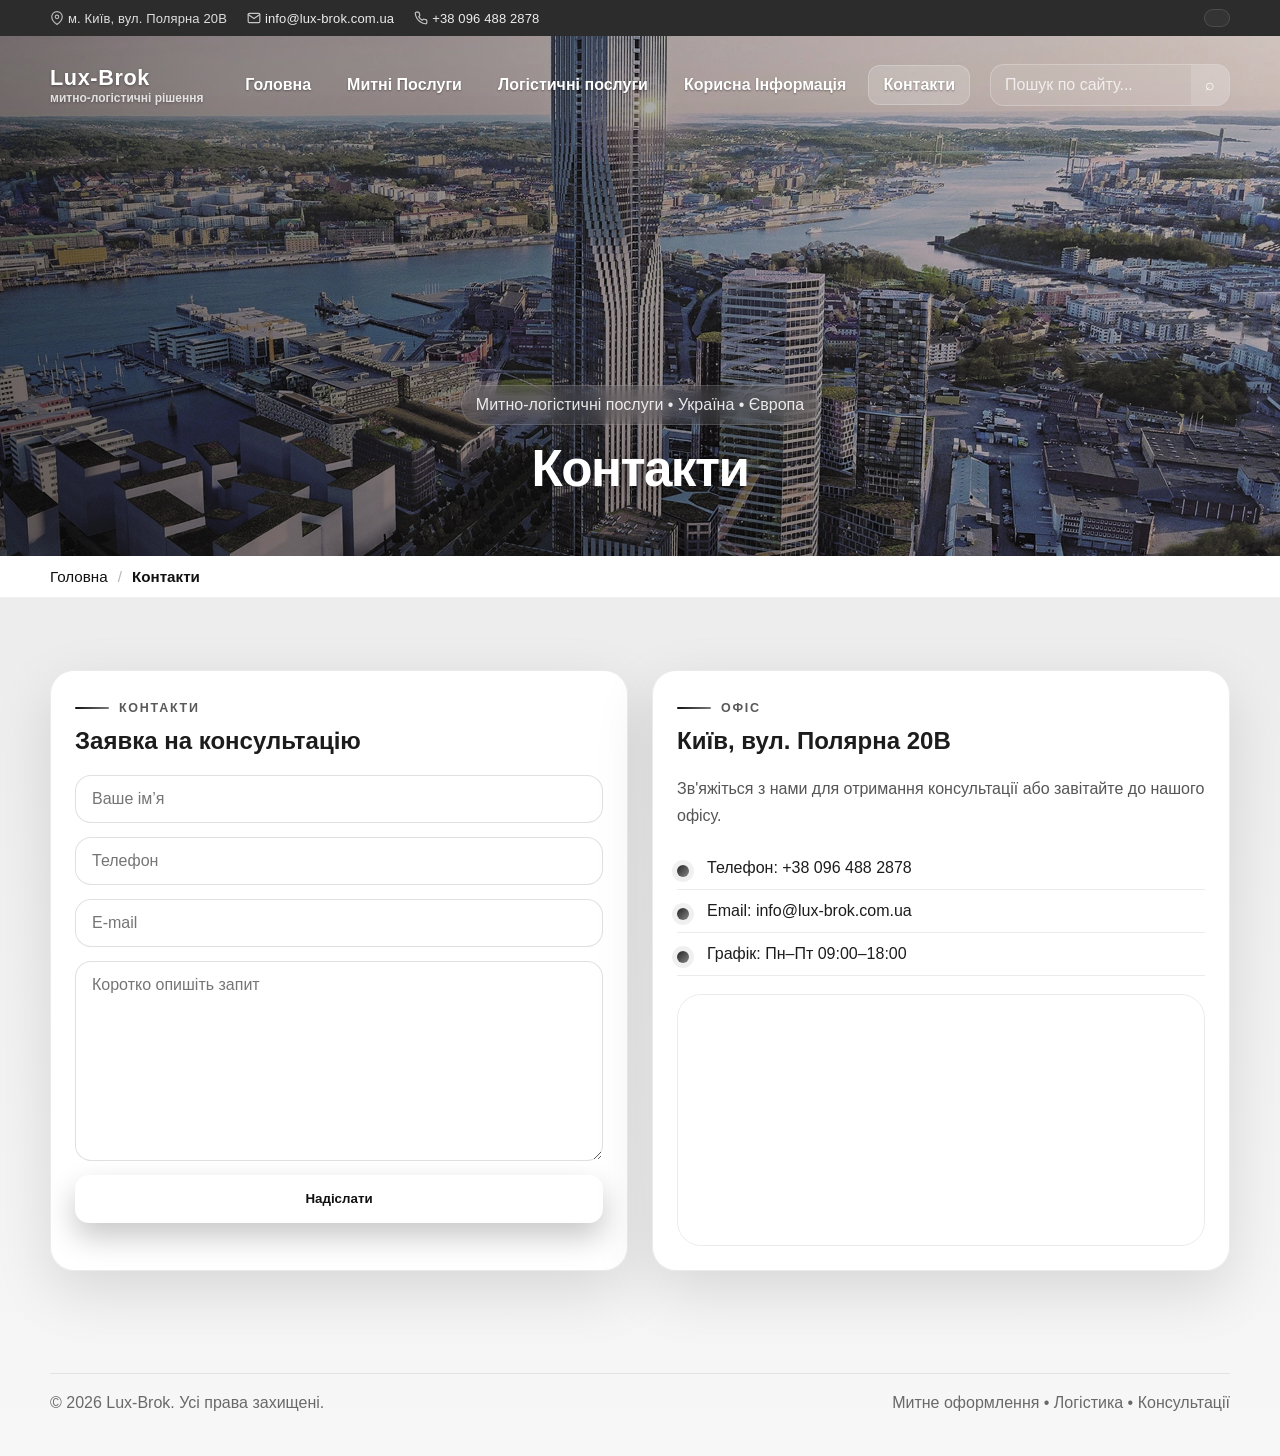
==== contacts.html @ b7ca9f8e "1" ====
<!doctype html>
<html lang="uk">
<head>
  <meta charset="utf-8">
  <meta name="viewport" content="width=device-width, initial-scale=1">
  <title>Lux-Brok — Контакти</title>
  <link rel="stylesheet" href="styles.css">
</head>
<body class="no-scroll">
  <a href="#maincontent" class="skip-link">Перейти до вмісту</a>
  <div class="loader" aria-hidden="true">
    <div class="loader-wrap">
      <div class="loader-ring"></div>
      <div>
        <div style="font-size:1.15rem;font-weight:800;letter-spacing:.06em;">LUX-BROK</div>
        <div style="margin-top:6px;color:rgba(255,255,255,.74)">Завантаження сторінки</div>
      </div>
      <div class="loader-dots" aria-hidden="true"><span></span><span></span><span></span></div>
    </div>
  </div>

  <div class="topbar">
    <div class="container inner">
      <div class="meta">
        <span><svg width="14" height="14" fill="none" stroke="currentColor" stroke-width="2" viewBox="0 0 24 24" stroke-linecap="round" stroke-linejoin="round" style="vertical-align:-2px; margin-right:4px;"><path d="M21 10c0 7-9 13-9 13s-9-6-9-13a9 9 0 0 1 18 0z"></path><circle cx="12" cy="10" r="3"></circle></svg>м. Київ, вул. Полярна 20В</span>
        <a href="mailto:info@lux-brok.com.ua"><svg width="14" height="14" fill="none" stroke="currentColor" stroke-width="2" viewBox="0 0 24 24" stroke-linecap="round" stroke-linejoin="round" style="vertical-align:-2px; margin-right:4px;"><path d="M4 4h16c1.1 0 2 .9 2 2v12c0 1.1-.9 2-2 2H4c-1.1 0-2-.9-2-2V6c0-1.1.9-2 2-2z"></path><polyline points="22,6 12,13 2,6"></polyline></svg>info@lux-brok.com.ua</a>
        <a href="tel:+380964882878"><svg width="14" height="14" fill="none" stroke="currentColor" stroke-width="2" viewBox="0 0 24 24" stroke-linecap="round" stroke-linejoin="round" style="vertical-align:-2px; margin-right:4px;"><path d="M22 16.92v3a2 2 0 0 1-2.18 2 19.79 19.79 0 0 1-8.63-3.07 19.5 19.5 0 0 1-6-6 19.79 19.79 0 0 1-3.07-8.67A2 2 0 0 1 4.11 2h3a2 2 0 0 1 2 1.72 12.84 12.84 0 0 0 .7 2.81 2 2 0 0 1-.45 2.11L8.09 9.91a16 16 0 0 0 6 6l1.27-1.27a2 2 0 0 1 2.11-.45 12.84 12.84 0 0 0 2.81.7A2 2 0 0 1 22 16.92z"></path></svg>+38 096 488 2878</a>
      </div>
      <div class="badge"></div>
    </div>
  </div>

  <header class="site-header">
    <div class="menu-overlay"></div>
    <div class="container nav">
      <a class="brand" href="index.html">
        <span>
          Lux-Brok
          <small>митно-логістичні рішення</small>
        </span>
      </a>

      <div class="mobile-controls">
        <button class="menu-toggle" aria-label="Меню">☰</button>
      </div>

      <nav class="nav-links" aria-label="Головна навігація">
        <button class="menu-close" aria-label="Закрити меню">✕</button>
        
        <div class="search-shell">
          <form class="search-form" role="search" data-site-search aria-label="Пошук по сайту">
            <input data-search-input type="search" placeholder="Пошук по сайту..." aria-label="Пошук по сайту">
            <button type="submit" aria-label="Шукати">⌕</button>
          </form>
          <div class="search-results" data-search-results></div>
        </div>

        <a class="" href="index.html">Головна</a>
        <a class="" href="customs.html">Митні Послуги</a>
        <a class="" href="logistics.html">Логістичні послуги</a>
        <a class="" href="info.html">Корисна Інформація</a>
        <a class="active" href="contacts.html">Контакти</a>

        <div class="mobile-menu-contacts">
          <div class="contact-item">
            <svg width="16" height="16" fill="none" stroke="currentColor" stroke-width="2" viewBox="0 0 24 24"><path d="M21 10c0 7-9 13-9 13s-9-6-9-13a9 9 0 0 1 18 0z"></path><circle cx="12" cy="10" r="3"></circle></svg>
            <span>м. Київ, вул. Полярна 20В</span>
          </div>
          <a href="mailto:info@lux-brok.com.ua" class="contact-item">
            <svg width="16" height="16" fill="none" stroke="currentColor" stroke-width="2" viewBox="0 0 24 24"><path d="M4 4h16c1.1 0 2 .9 2 2v12c0 1.1-.9 2-2 2H4c-1.1 0-2-.9-2-2V6c0-1.1.9-2 2-2z"></path><polyline points="22,6 12,13 2,6"></polyline></svg>
            <span>info@lux-brok.com.ua</span>
          </a>
          <a href="tel:+380964882878" class="contact-item">
            <svg width="16" height="16" fill="none" stroke="currentColor" stroke-width="2" viewBox="0 0 24 24"><path d="M22 16.92v3a2 2 0 0 1-2.18 2 19.79 19.79 0 0 1-8.63-3.07 19.5 19.5 0 0 1-6-6 19.79 19.79 0 0 1-3.07-8.67A2 2 0 0 1 4.11 2h3a2 2 0 0 1 2 1.72 12.84 12.84 0 0 0 .7 2.81 2 2 0 0 1-.45 2.11L8.09 9.91a16 16 0 0 0 6 6l1.27-1.27a2 2 0 0 1 2.11-.45 12.84 12.84 0 0 0 2.81.7A2 2 0 0 1 22 16.92z"></path></svg>
            <span>+38 096 488 2878</span>
          </a>
        </div>
      </nav>
    </div>
  </header>

  <main id="maincontent">
    <section class="hero" style="--bg-image: url('images/hero-contacts.jpg');">
      <div class="container hero-inner">
        <div class="hero-copy reveal">
          <div class="hero-tag">Митно‑логістичні послуги • Україна • Європа</div>
          <h1>Контакти</h1>
        </div>
      </div>
    </section>
    
    <div class="breadcrumbs">
      <div class="container inner">
        <nav aria-label="Breadcrumb">
          <ol>
            <li><a href="index.html">Головна</a></li><li><span aria-current="page">Контакти</span></li>
          </ol>
        </nav>
      </div>
    </div>
    
    <section class="section">
      <div class="container grid-2">
        <div class="card pad reveal">
          <div class="kicker">Контакти</div>
          <h2>Заявка на консультацію</h2>
          <form class="form" action="https://formspree.io/f/xaqabrvq" method="POST">
            <input type="text" name="name" placeholder="Ваше ім’я" aria-label="Ваше ім’я" required>
            <input type="tel" name="phone" placeholder="Телефон" aria-label="Телефон" required>
            <input type="email" name="email" placeholder="E-mail" aria-label="E-mail" required>
            <textarea name="message" placeholder="Коротко опишіть запит" aria-label="Коротко опишіть запит" required></textarea>
            <button class="btn primary" type="submit">Надіслати</button>
          </form>
        </div>

        <div class="card pad reveal">
          <div class="kicker">Офіс</div>
          <h2>Київ, вул. Полярна 20В</h2>
          <p>Зв'яжіться з нами для отримання консультації або завітайте до нашого офісу.</p>
          <ul class="list">
            <li><a href="tel:+380964882878" style="color:inherit; text-decoration:none;">Телефон: +38 096 488 2878</a></li>
            <li><a href="mailto:info@lux-brok.com.ua" style="color:inherit; text-decoration:none;">Email: info@lux-brok.com.ua</a></li>
            <li>Графік: Пн–Пт 09:00–18:00</li>
          </ul>
          <div class="map-wrap reveal" style="margin-top:18px; border-radius: 24px; overflow: hidden; border: 1px solid rgba(0,0,0,.08); line-height: 0;">
            <iframe src="https://www.google.com/maps/embed?pb=!1m18!1m12!1m3!1d2167.0837963402964!2d30.473844481822585!3d50.51870316574544!2m3!1f0!2f0!3f0!3m2!1i1024!2i768!4f13.1!3m3!1m2!1s0x40d4d26420e2d649%3A0xc237391ff7987772!2z0LLRg9C70LjRhtGPINCf0L7Qu9GP0YDQvdCwLCAyMCwg0JrQuNGX0LIsINCj0LrRgNCw0ZfQvdCwLCAwMjAwMA!5e0!3m2!1suk!2ses!4v1776701696619!5m2!1suk!2ses" width="100%" height="250" style="border:0;" allowfullscreen="" loading="lazy" referrerpolicy="no-referrer-when-downgrade"></iframe>
          </div>
        </div>
      </div>
    </section>

  </main>

  <footer class="footer">
    <div class="container inner">
      <div>© <span data-year></span> Lux-Brok. Усі права захищені.</div>
      <div>Митне оформлення • Логістика • Консультації</div>
    </div>
  </footer>
  <script src="script.js"></script>
</body>
</html>
---- styles.css ----
:root{
  --bg:#f1f1f1;
  --bg2:#e7e7e7;
  --surface:rgba(255,255,255,.96);
  --surface-2:rgba(20,20,20,.55);
  --text:#1c1c1c;
  --muted:#6d6d6d;
  --line:rgba(255,255,255,.14);
  --line-dark:rgba(0,0,0,.08);
  --white:#ffffff;
  --black:#111111;
  --gray:#2b2b2b;
  --gray-2:#444444;
  --shadow:0 20px 60px rgba(0,0,0,.12);
  --radius:24px;
  --max:1180px;
}

*{box-sizing:border-box}
html{scroll-behavior:smooth}
body{
  margin:0;
  font-family:Arial,Helvetica,sans-serif;
  color:var(--text);
  background:linear-gradient(180deg,#f6f6f6, #ececec 38%, #f7f7f7 100%);
}
body.no-scroll{overflow:auto}
a{text-decoration:none;color:inherit}
img{max-width:100%;display:block}

.container{
  width:min(var(--max), calc(100% - 32px));
  margin-inline:auto;
}

.skip-link{
  position:absolute;
  left:-999px;
  top:10px;
  background:#fff;
  color:#000;
  padding:10px 14px;
  border-radius:10px;
  z-index:9999;
}
.skip-link:focus{left:12px}

.topbar{
  background:#2c2c2c;
  color:#ededed;
  font-size:13px;
  letter-spacing:.01em;
}
.topbar .inner{
  display:flex;
  justify-content:space-between;
  gap:16px;
  align-items:center;
  padding:9px 0;
  flex-wrap:wrap;
}
.topbar .meta{
  display:flex;
  gap:20px;
  flex-wrap:wrap;
  align-items:center;
}
.topbar .meta span{opacity:.92}
.topbar .meta strong{color:#fff}

.topbar .meta a {
  color: inherit;
  text-decoration: none;
  transition: opacity 0.2s ease;
  display: inline-flex;
  align-items: center;
}
.topbar .meta a:hover {
  opacity: 0.7;
}
.topbar .meta svg {
  opacity: 0.8;
}

.badge{
  display:inline-flex;
  align-items:center;
  gap:8px;
  padding:8px 12px;
  border:1px solid rgba(255,255,255,.12);
  border-radius:999px;
  background:rgba(255,255,255,.04);
}

header.site-header{
  position:absolute;
  top:44px;
  left:0;
  width:100%;
  z-index:30;
}
.nav{
  display:flex;
  align-items:center;
  gap:20px;
  padding:20px 0;
  justify-content: space-between;
}
.brand{
  display:flex;
  align-items:center;
  gap:12px;
  color:#fff;
  font-weight:800;
  letter-spacing:.03em;
  text-shadow:0 1px 3px rgba(0,0,0,.35);
  font-size: 1.35rem;
}
.brand small{
  display:block;
  font-weight:600;
  opacity:.78;
  letter-spacing:0;
  font-size: 0.75rem;
}

.nav-links{
  display:flex;
  gap:8px;
  align-items:center;
  margin-left: auto;
}
.nav-links > a{
  order: 1;
  color:#fff;
  font-weight:700;
  padding:10px 14px;
  border-radius:12px;
  transition:transform .2s ease, background .2s ease, color .2s ease;
  text-shadow:0 1px 2px rgba(0,0,0,.35);
  white-space: nowrap;
}
.nav-links > a:hover{
  background:transparent;
  color:#c7c7c7;
  transform:translateY(-1px);
}
.nav-links > a.active{
  background:rgba(255,255,255,.18);
  border:1px solid rgba(255,255,255,.22);
  color:#fff;
}

.mobile-controls, .menu-close, .menu-overlay, .mobile-menu-contacts { 
  display: none; 
}

/* Десктопний пошук */
.search-shell{
  position:relative;
  order: 2;
  margin-left: 12px;
}
.search-form{
  display:flex;
  align-items:center;
  background:rgba(255,255,255,.10);
  border:1px solid rgba(255,255,255,.24);
  border-radius:14px;
  overflow:hidden;
  backdrop-filter: blur(12px);
}
.search-form input{
  width:200px;
  padding:11px 14px;
  border:0;
  outline:none;
  background:transparent;
  color:#fff;
  font:inherit;
}
.search-form input::placeholder{color:rgba(255,255,255,.75)}
.search-form button{
  border:0;
  background:rgba(255,255,255,.14);
  color:#fff;
  padding:11px 14px;
  cursor:pointer;
  font-size:16px;
}
.search-results{
  position:absolute;
  right:0;
  top:calc(100% + 8px);
  width:min(360px, 86vw);
  background:rgba(18,18,18,.96);
  border:1px solid rgba(255,255,255,.10);
  border-radius:16px;
  box-shadow:var(--shadow);
  overflow:hidden;
  display:none;
}
.search-results a{
  display:block;
  padding:12px 14px;
  color:#fff;
  border-bottom:1px solid rgba(255,255,255,.08);
}
.search-results a span{
  display:block;
  color:rgba(255,255,255,.72);
  font-size:12px;
  margin-top:2px;
}
.search-results a:hover{background:rgba(255,255,255,.08)}


.hero{
  position:relative;
  min-height:520px;
  overflow:hidden;
  color:#fff;
  --bg-image: url("images/hero.png");
  background:
    linear-gradient(90deg, rgba(0,0,0,.45) 0%, rgba(0,0,0,.20) 55%, rgba(0,0,0,.05) 100%),
    var(--bg-image) center/cover no-repeat;
}
.hero::before{
  content:"";
  position:absolute; inset:0;
  background:
    linear-gradient(180deg, rgba(0,0,0,.12), rgba(0,0,0,.26)),
    radial-gradient(circle at 18% 18%, rgba(255,255,255,.08), transparent 18%),
    radial-gradient(circle at 72% 24%, rgba(255,255,255,.08), transparent 16%);
}
.hero.no-overlay {
  background: var(--bg-image) center/cover no-repeat;
}
.hero.no-overlay::before {
  display: none;
}

.hero-inner{
  position:relative;
  min-height:520px;
  display:grid;
  align-items:end;
  padding:86px 0 46px;
}
.hero-copy{
  max-width:840px;
  padding-top:84px;
  margin:0 auto;
  text-align:center;
  display:flex;
  flex-direction:column;
  align-items:center;
}
.hero-tag{
  display:inline-flex;
  align-items:center;
  gap:10px;
  color:rgba(255,255,255,.88);
  background:rgba(255,255,255,.07);
  border:1px solid rgba(255,255,255,.14);
  border-radius:999px;
  padding:10px 14px;
  backdrop-filter: blur(10px);
  margin-bottom:18px;
}
.hero h1{
  margin:0 0 14px;
  font-size:clamp(2rem, 4vw, 4.1rem);
  line-height:1.03;
  letter-spacing:-.03em;
  text-shadow:0 2px 20px rgba(0,0,0,.35);
}
.hero-actions{
  display:flex;
  gap:12px;
  flex-wrap:wrap;
  margin-top:26px;
  justify-content:center;
}
.btn{
  display:inline-flex;
  align-items:center;
  justify-content:center;
  min-height:48px;
  padding:0 18px;
  border-radius:14px;
  font-weight:800;
  border:1px solid rgba(255,255,255,.18);
  transition:transform .2s ease, background .2s ease, box-shadow .2s ease, opacity .2s ease;
}
.btn:hover{transform:translateY(-2px)}
.btn.primary{background:#fff;color:#111;box-shadow:0 14px 30px rgba(0,0,0,.22)}
.btn.ghost{background:rgba(255,255,255,.08);color:#fff}

.breadcrumbs{
  background:#fff;
  border-bottom:1px solid rgba(0,0,0,.06);
}
.breadcrumbs .inner{
  padding:12px 0;
}
.breadcrumbs ol{
  list-style:none;
  display:flex;
  flex-wrap:wrap;
  gap:10px;
  padding:0;
  margin:0;
  color:#7a7a7a;
  font-size:.95rem;
}
.breadcrumbs li{display:flex;align-items:center;gap:10px}
.breadcrumbs li+li::before{
  content:"/";
  color:#b6b6b6;
}
.breadcrumbs a{color:#111}
.breadcrumbs [aria-current="page"]{color:#111;font-weight:700}

.section{
  padding:72px 0;
}
.section.alt{
  background:linear-gradient(180deg, rgba(255,255,255,.72), rgba(245,245,245,.68));
  border-top:1px solid rgba(0,0,0,.05);
  border-bottom:1px solid rgba(0,0,0,.05);
}
.section-head{
  display:flex;
  justify-content:space-between;
  gap:18px;
  align-items:flex-end;
  margin-bottom:26px;
}
.section-head h2{
  margin:0;
  font-size:clamp(1.6rem, 2vw, 2.2rem);
  letter-spacing:-.02em;
}
.section-head p{
  margin:0;
  max-width:64ch;
  color:var(--muted);
  line-height:1.7;
}
.kicker{
  display:inline-flex;
  align-items:center;
  gap:10px;
  color:#595959;
  font-size:.78rem;
  font-weight:800;
  text-transform:uppercase;
  letter-spacing:.14em;
  margin-bottom:12px;
}
.kicker::before{
  content:"";
  width:34px;
  height:2px;
  background:linear-gradient(90deg, #111, #7a7a7a);
  border-radius:99px;
}

.grid-2{display:grid;grid-template-columns:1fr 1fr;gap:24px}
.grid-3{display:grid;grid-template-columns:repeat(3,1fr);gap:18px}

.card{
  background:var(--surface);
  border:1px solid rgba(0,0,0,.08);
  border-radius:var(--radius);
  box-shadow:var(--shadow);
  overflow:hidden;
}
.card.pad{padding:24px}
.card h3,.card h2{margin-top:0}
.card p{line-height:1.7;color:#555}

a.card {
  display: block;
  text-decoration: none;
  color: inherit;
  cursor: pointer;
  transition: transform 0.2s ease, box-shadow 0.2s ease;
}
a.card:hover {
  transform: translateY(-4px);
  box-shadow: 0 24px 64px rgba(0,0,0,.16);
}

.feature{
  display:flex;
  gap:16px;
  align-items:flex-start;
}
.icon{
  width:48px;
  height:48px;
  border-radius:16px;
  display:grid;
  place-items:center;
  background:linear-gradient(135deg, #f7f7f7, #e8e8e8);
  border:1px solid rgba(0,0,0,.07);
  font-size:1.25rem;
  flex:0 0 auto;
}
.feature h3{margin:0 0 8px}
.feature p{margin:0}

.image-panel{
  position:relative;
  min-height:370px;
  border-radius:28px;
  overflow:hidden;
  --bg-image: url("images/hero.png");
  background: var(--bg-image) center/cover no-repeat;
  box-shadow:var(--shadow);
  border:1px solid rgba(0,0,0,.08);
}
.image-panel::after{
  display: none;
}

.list{
  list-style:none;
  padding:0;
  margin:18px 0 0;
}
.list li{
  position:relative;
  padding:12px 0 12px 30px;
  border-bottom:1px solid rgba(0,0,0,.08);
}
.list li::before{
  content:"";
  position:absolute;
  left:0;
  top:18px;
  width:12px;
  height:12px;
  border-radius:50%;
  background:linear-gradient(135deg, #222, #888);
  box-shadow:0 0 0 5px rgba(0,0,0,.06);
}

.timeline{
  display:grid;
  gap:14px;
  margin-top:18px;
}
.step{
  display:grid;
  grid-template-columns:64px 1fr;
  gap:16px;
  padding:18px;
  border-radius:20px;
  background:rgba(255,255,255,.96);
  border:1px solid rgba(0,0,0,.08);
}
.step .num{
  width:58px;
  height:58px;
  border-radius:18px;
  display:grid;
  place-items:center;
  background:linear-gradient(135deg, #111, #555);
  color:#fff;
  font-weight:900;
}
.step h3{margin:0 0 6px}
.step p{margin:0;color:#5b5b5b}

.tabs{
  display:flex;
  flex-wrap:wrap;
  gap:10px;
  margin-bottom:18px;
}
.tab{
  border:1px solid rgba(0,0,0,.10);
  background:#fff;
  border-radius:999px;
  padding:10px 14px;
  font-weight:700;
  cursor:pointer;
}
.tab.active{
  background:#111;
  color:#fff;
  border-color:#111;
}
.tab-panel{display:none}
.tab-panel.active{
  display:block;
  animation:fadeUp .55s ease both;
}

.form{
  display:grid;
  gap:14px;
}
input,textarea,select{
  width:100%;
  font:inherit;
  color:var(--text);
  background:#fff;
  border:1px solid rgba(0,0,0,.12);
  border-radius:16px;
  padding:14px 16px;
  outline:none;
  transition:border-color .2s ease, box-shadow .2s ease, transform .2s ease;
}
input:focus,textarea:focus,select:focus{
  border-color:rgba(0,0,0,.35);
  box-shadow:0 0 0 4px rgba(0,0,0,.08);
}
textarea{min-height:200px;resize:vertical}

.footer{
  padding:30px 0 44px;
  color:#696969;
}
.footer .inner{
  border-top:1px solid rgba(0,0,0,.08);
  padding-top:20px;
  display:flex;
  justify-content:space-between;
  gap:20px;
  flex-wrap:wrap;
}

.loader{
  position:fixed;
  inset:0;
  z-index:9999;
  background:
    radial-gradient(circle at 50% 40%, rgba(255,255,255,.08), transparent 28%),
    linear-gradient(180deg, #070707, #1b1b1b 60%, #0b0b0b);
  display:grid;
  place-items:center;
  transition:opacity .45s ease, visibility .45s ease;
}
.loader.hidden{
  opacity:0;
  visibility:hidden;
}
.loader-wrap{
  display:grid;
  place-items:center;
  gap:18px;
  color:#fff;
  text-align:center;
}
.loader-ring{
  width:92px;
  height:92px;
  position:relative;
  border-radius:50%;
  border:2px solid rgba(255,255,255,.10);
  animation:floaty 2.4s ease-in-out infinite;
}
.loader-ring::before,
.loader-ring::after{
  content:"";
  position:absolute;
  inset:10px;
  border-radius:50%;
  border:4px solid transparent;
}
.loader-ring::before{
  border-top-color:#fff;
  border-right-color:rgba(255,255,255,.8);
  animation:spin 1.1s linear infinite;
}
.loader-ring::after{
  inset:22px;
  border-top-color:rgba(255,255,255,.55);
  border-left-color:rgba(255,255,255,.25);
  animation:spin 1.7s linear reverse infinite;
}
.loader-dots{
  display:flex;
  gap:8px;
  justify-content:center;
}
.loader-dots span{
  width:10px;height:10px;border-radius:50%;
  background:#fff;
  opacity:.18;
  animation:bounce 1.2s infinite ease-in-out;
}
.loader-dots span:nth-child(2){animation-delay:.15s}
.loader-dots span:nth-child(3){animation-delay:.3s}
@keyframes spin{to{transform:rotate(360deg)}}
@keyframes bounce{
  0%,80%,100%{transform:scale(.7); opacity:.22}
  40%{transform:scale(1); opacity:1}
}
@keyframes floaty{
  0%,100%{transform:translateY(0) scale(1)}
  50%{transform:translateY(-6px) scale(1.02)}
}

.reveal{
  opacity:0;
  transform:translateY(22px);
  transition:opacity .7s ease, transform .7s ease;
}
.reveal.visible{
  opacity:1;
  transform:none;
}

.fade-up{animation:fadeUp .7s ease both}
@keyframes fadeUp{
  from{opacity:0; transform:translateY(18px)}
  to{opacity:1; transform:translateY(0)}
}

.stagger > *{
  opacity:0;
  transform:translateY(18px);
  animation:fadeUp .6s ease forwards;
}
.stagger > *:nth-child(1){animation-delay:.05s}
.stagger > *:nth-child(2){animation-delay:.16s}
.stagger > *:nth-child(3){animation-delay:.27s}
.stagger > *:nth-child(4){animation-delay:.38s}
.stagger > *:nth-child(5){animation-delay:.49s}


/* =========================================
   МОБІЛЬНА АДАПТАЦІЯ
   ========================================= */
@media (max-width: 980px){
  header.site-header {
    position: absolute;
    top: 16px;
    z-index: 30;
  }
  .topbar { display: none; }
  
  .nav {
    justify-content: space-between !important;
  }
  
  .brand, .mobile-controls {
    position: relative;
    z-index: 10;
  }

  .mobile-controls {
    display: flex;
    margin-left: auto;
  }
  
  .menu-toggle {
    display: grid;
    background: rgba(255, 255, 255, 0.15);
    border: 1px solid rgba(255, 255, 255, 0.25);
    color: #fff;
    width: 44px;
    height: 44px;
    border-radius: 12px;
    font-size: 22px;
    cursor: pointer;
    place-items: center;
    backdrop-filter: blur(10px);
    padding: 0;
    transition: background 0.2s ease;
  }
  
  .menu-overlay {
    display: block;
    position: fixed;
    inset: 0;
    background: rgba(0,0,0,0.6);
    z-index: 5; 
    opacity: 0;
    visibility: hidden;
    transition: opacity 0.3s ease, visibility 0.3s ease;
  }
  .menu-overlay.active {
    opacity: 1;
    visibility: visible;
  }

  .nav-links {
    position: fixed;
    top: 0;
    right: -320px;
    width: 300px;
    height: 100vh;
    background: rgba(20, 20, 20, 0.98);
    backdrop-filter: blur(20px);
    flex-direction: column;
    align-items: flex-start;
    padding: 80px 24px 32px;
    gap: 12px;
    transition: right 0.4s cubic-bezier(0.4, 0, 0.2, 1);
    z-index: 20; 
    box-shadow: -10px 0 40px rgba(0,0,0,0.5);
    margin: 0;
    pointer-events: auto;
  }
  .nav-links.open {
    right: 0;
  }
  
  /* Пошук у мобільному меню */
  .search-shell {
    order: 1;
    width: 100%;
    margin-left: 0;
    margin-bottom: 12px;
  }
  .search-form {
    width: 100%;
    background: rgba(255, 255, 255, 0.1);
    border: 1px solid rgba(255, 255, 255, 0.2);
    border-radius: 12px;
  }
  .search-form input {
    width: calc(100% - 44px);
    padding: 12px 16px;
    background: transparent;
  }
  
  /* ТУТ: Прибрано сірий квадрат на фоні іконки пошуку в мобільній версії */
  .search-form button {
    width: 44px;
    height: 44px;
    padding: 0;
    background: transparent;
    display: grid;
    place-items: center;
  }

  .search-results {
    width: 100%;
    top: calc(100% + 4px);
  }
  
  .nav-links > a {
    order: 2;
    width: 100%;
    padding: 16px;
    font-size: 1.1rem;
    background: rgba(255,255,255,0.05);
    border: 1px solid rgba(255,255,255,0.05);
  }
  
  .mobile-menu-contacts {
    display: flex;
    order: 3;
    flex-direction: column;
    gap: 16px;
    margin-top: auto;
    border-top: 1px solid rgba(255,255,255,0.1);
    padding-top: 24px;
    width: 100%;
    color: rgba(255, 255, 255, 0.8);
    font-size: 0.95rem;
  }
  .contact-item {
    display: flex;
    align-items: center;
    gap: 12px;
    text-decoration: none;
    color: inherit;
    transition: color 0.2s ease;
  }
  a.contact-item:hover {
    color: #fff;
  }
  .contact-item svg {
    opacity: 0.7;
    flex-shrink: 0;
  }

  .menu-close {
    display: block;
    position: absolute;
    top: 24px;
    right: 24px;
    background: transparent;
    border: none;
    color: #fff;
    font-size: 28px;
    cursor: pointer;
    padding: 0;
  }

  .grid-2, .grid-3 {
    grid-template-columns: 1fr;
    gap: 16px;
  }
  .hero-inner {
    padding-top: 180px;
  }
  .hero h1 {
    font-size: 2.2rem;
  }
  .step {
    grid-template-columns: 48px 1fr;
    padding: 16px;
  }
  .step .num {
    width: 48px;
    height: 48px;
    font-size: 1.1rem;
  }
}

@media (max-width: 600px){
  .tabs {
    flex-wrap: nowrap;
    overflow-x: auto;
    width: calc(100% + 48px);
    margin-left: -24px;
    padding-left: 24px;
    padding-right: 24px;
    padding-bottom: 12px;
    -webkit-overflow-scrolling: touch;
  }
  .tabs::-webkit-scrollbar { display: none; }
}

@media (prefers-reduced-motion: reduce){
  html{scroll-behavior:auto}
  *,*::before,*::after{
    animation:none !important;
    transition:none !important;
  }
}
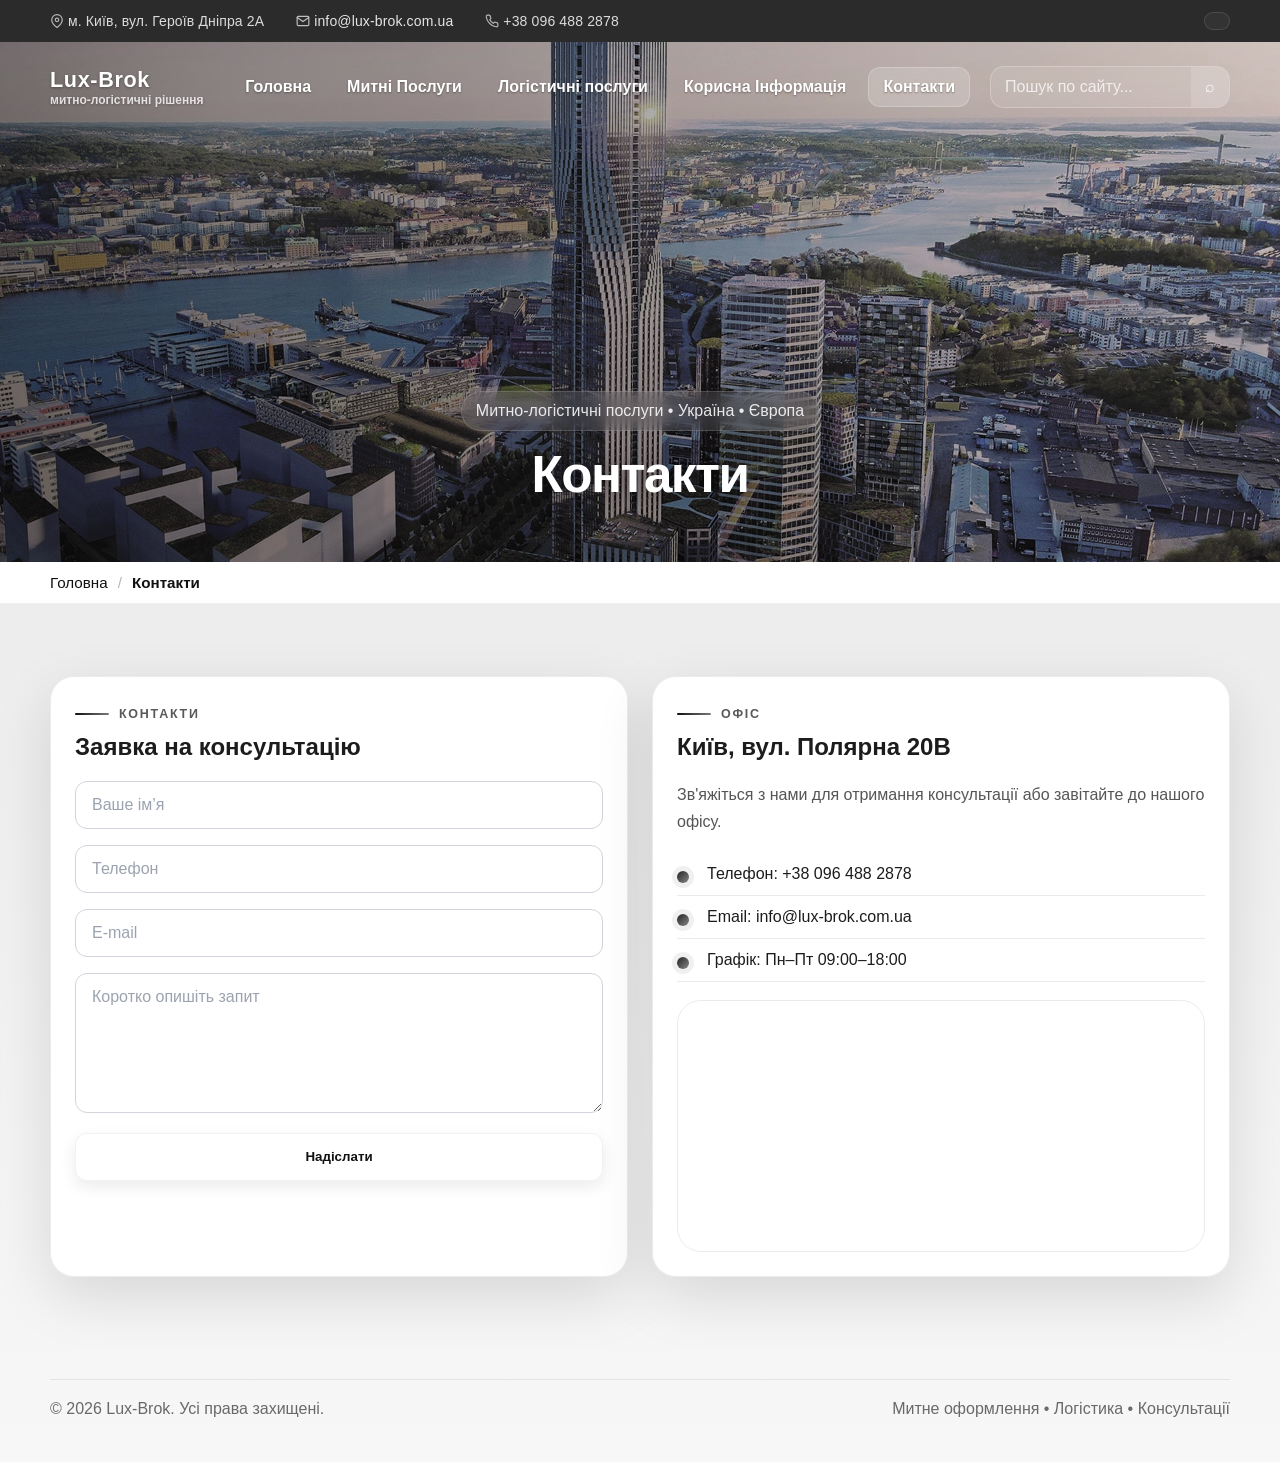
==== commit f1cd1f05: "Оновлено Мобільну Адаптацію сайту." ====
--- a/contacts.html
+++ b/contacts.html
@@ -19,12 +19,13 @@
     </div>
   </div>
 
-  <div class="topbar">
+<div class="topbar">
     <div class="container inner">
       <div class="meta">
-        <span><svg width="14" height="14" fill="none" stroke="currentColor" stroke-width="2" viewBox="0 0 24 24" stroke-linecap="round" stroke-linejoin="round" style="vertical-align:-2px; margin-right:4px;"><path d="M21 10c0 7-9 13-9 13s-9-6-9-13a9 9 0 0 1 18 0z"></path><circle cx="12" cy="10" r="3"></circle></svg>м. Київ, вул. Полярна 20В</span>
+        <span><svg width="14" height="14" fill="none" stroke="currentColor" stroke-width="2" viewBox="0 0 24 24" stroke-linecap="round" stroke-linejoin="round" style="vertical-align:-2px; margin-right:4px;"><path d="M21 10c0 7-9 13-9 13s-9-6-9-13a9 9 0 0 1 18 0z"></path><circle cx="12" cy="10" r="3"></circle></svg>м. Київ, вул. Героїв Дніпра 2А</span>
         <a href="mailto:info@lux-brok.com.ua"><svg width="14" height="14" fill="none" stroke="currentColor" stroke-width="2" viewBox="0 0 24 24" stroke-linecap="round" stroke-linejoin="round" style="vertical-align:-2px; margin-right:4px;"><path d="M4 4h16c1.1 0 2 .9 2 2v12c0 1.1-.9 2-2 2H4c-1.1 0-2-.9-2-2V6c0-1.1.9-2 2-2z"></path><polyline points="22,6 12,13 2,6"></polyline></svg>info@lux-brok.com.ua</a>
-        <a href="tel:+380964882878"><svg width="14" height="14" fill="none" stroke="currentColor" stroke-width="2" viewBox="0 0 24 24" stroke-linecap="round" stroke-linejoin="round" style="vertical-align:-2px; margin-right:4px;"><path d="M22 16.92v3a2 2 0 0 1-2.18 2 19.79 19.79 0 0 1-8.63-3.07 19.5 19.5 0 0 1-6-6 19.79 19.79 0 0 1-3.07-8.67A2 2 0 0 1 4.11 2h3a2 2 0 0 1 2 1.72 12.84 12.84 0 0 0 .7 2.81 2 2 0 0 1-.45 2.11L8.09 9.91a16 16 0 0 0 6 6l1.27-1.27a2 2 0 0 1 2.11-.45 12.84 12.84 0 0 0 2.81.7A2 2 0 0 1 22 16.92z"></path></svg>+38 096 488 2878</a>
+        
+        <span class="copy-phone" data-phone="+38 096 488 2878" title="Натисніть, щоб скопіювати"><svg width="14" height="14" fill="none" stroke="currentColor" stroke-width="2" viewBox="0 0 24 24" stroke-linecap="round" stroke-linejoin="round" style="vertical-align:-2px; margin-right:4px;"><path d="M22 16.92v3a2 2 0 0 1-2.18 2 19.79 19.79 0 0 1-8.63-3.07 19.5 19.5 0 0 1-6-6 19.79 19.79 0 0 1-3.07-8.67A2 2 0 0 1 4.11 2h3a2 2 0 0 1 2 1.72 12.84 12.84 0 0 0 .7 2.81 2 2 0 0 1-.45 2.11L8.09 9.91a16 16 0 0 0 6 6l1.27-1.27a2 2 0 0 1 2.11-.45 12.84 12.84 0 0 0 2.81.7A2 2 0 0 1 22 16.92z"></path></svg>+38 096 488 2878</span>
       </div>
       <div class="badge"></div>
     </div>
--- a/styles.css
+++ b/styles.css
@@ -17,19 +17,26 @@
 }
 
 *{box-sizing:border-box}
-html{scroll-behavior:smooth}
+
+html {
+  scroll-behavior:smooth;
+  overflow-x: hidden;
+}
+
 body{
   margin:0;
   font-family:Arial,Helvetica,sans-serif;
   color:var(--text);
   background:linear-gradient(180deg,#f6f6f6, #ececec 38%, #f7f7f7 100%);
-}
+  overflow-x: hidden;
+}
+
 body.no-scroll{overflow:auto}
 a{text-decoration:none;color:inherit}
 img{max-width:100%;display:block}
 
 .container{
-  width:min(var(--max), calc(100% - 32px));
+  width:min(var(--max), calc(100% - 40px));
   margin-inline:auto;
 }
 
@@ -45,10 +52,14 @@
 }
 .skip-link:focus{left:12px}
 
+/* ================================
+   ВЕРХНЯ ПАНЕЛЬ (Topbar)
+   ================================ */
 .topbar{
-  background:#2c2c2c;
-  color:#ededed;
-  font-size:13px;
+  background:#2b2b2b;
+  color:#e5e5e5;
+  font-size:14px;
+  font-weight: 500;
   letter-spacing:.01em;
 }
 .topbar .inner{
@@ -56,26 +67,29 @@
   justify-content:space-between;
   gap:16px;
   align-items:center;
-  padding:9px 0;
+  padding:12px 0;
   flex-wrap:wrap;
 }
 .topbar .meta{
   display:flex;
-  gap:20px;
+  gap:32px;
   flex-wrap:wrap;
   align-items:center;
 }
-.topbar .meta span{opacity:.92}
+.topbar .meta span{opacity:.95}
 .topbar .meta strong{color:#fff}
 
-.topbar .meta a {
+.topbar .meta a,
+.topbar .meta .copy-phone {
   color: inherit;
   text-decoration: none;
-  transition: opacity 0.2s ease;
+  transition: opacity 0.2s ease, color 0.2s ease;
   display: inline-flex;
   align-items: center;
-}
-.topbar .meta a:hover {
+  cursor: pointer;
+}
+.topbar .meta a:hover,
+.topbar .meta .copy-phone:hover {
   opacity: 0.7;
 }
 .topbar .meta svg {
@@ -94,7 +108,7 @@
 
 header.site-header{
   position:absolute;
-  top:44px;
+  top:46px;
   left:0;
   width:100%;
   z-index:30;
@@ -155,7 +169,10 @@
   display: none; 
 }
 
-/* Десктопний пошук */
+.mobile-only {
+  display: none !important;
+}
+
 .search-shell{
   position:relative;
   order: 2;
@@ -294,7 +311,12 @@
   transition:transform .2s ease, background .2s ease, box-shadow .2s ease, opacity .2s ease;
 }
 .btn:hover{transform:translateY(-2px)}
-.btn.primary{background:#fff;color:#111;box-shadow:0 14px 30px rgba(0,0,0,.22)}
+.btn.primary{
+  background:#fff;
+  color:#111;
+  border:1px solid rgba(0,0,0,.05);
+  box-shadow:0 6px 16px rgba(0,0,0,.08);
+}
 .btn.ghost{background:rgba(255,255,255,.08);color:#fff}
 
 .breadcrumbs{
@@ -502,24 +524,33 @@
 
 .form{
   display:grid;
-  gap:14px;
+  gap:16px;
 }
 input,textarea,select{
   width:100%;
   font:inherit;
   color:var(--text);
   background:#fff;
-  border:1px solid rgba(0,0,0,.12);
-  border-radius:16px;
+  border:1px solid #d1d5db;
+  border-radius:12px;
   padding:14px 16px;
   outline:none;
   transition:border-color .2s ease, box-shadow .2s ease, transform .2s ease;
 }
+input::placeholder, textarea::placeholder {
+  color: #9ca3af;
+}
 input:focus,textarea:focus,select:focus{
-  border-color:rgba(0,0,0,.35);
-  box-shadow:0 0 0 4px rgba(0,0,0,.08);
-}
-textarea{min-height:200px;resize:vertical}
+  border-color:#111;
+  box-shadow:0 0 0 1px #111;
+}
+textarea{min-height:140px;resize:vertical}
+
+.form .btn.primary {
+  width: 100%;
+  margin-top: 4px;
+  border-radius: 12px;
+}
 
 .footer{
   padding:30px 0 44px;
@@ -633,7 +664,6 @@
 .stagger > *:nth-child(4){animation-delay:.38s}
 .stagger > *:nth-child(5){animation-delay:.49s}
 
-
 /* =========================================
    МОБІЛЬНА АДАПТАЦІЯ
    ========================================= */
@@ -644,6 +674,9 @@
     z-index: 30;
   }
   .topbar { display: none; }
+  
+  .desktop-only { display: none !important; }
+  .mobile-only { display: inline-flex !important; }
   
   .nav {
     justify-content: space-between !important;
@@ -696,15 +729,17 @@
     right: -320px;
     width: 300px;
     height: 100vh;
-    background: rgba(20, 20, 20, 0.98);
-    backdrop-filter: blur(20px);
+    background: rgba(38, 38, 38, 0.95);
+    backdrop-filter: blur(24px);
+    border-left: 1px solid rgba(255, 255, 255, 0.06); 
+    border-radius: 24px 0 0 24px;
     flex-direction: column;
     align-items: flex-start;
     padding: 80px 24px 32px;
     gap: 12px;
     transition: right 0.4s cubic-bezier(0.4, 0, 0.2, 1);
     z-index: 20; 
-    box-shadow: -10px 0 40px rgba(0,0,0,0.5);
+    box-shadow: -15px 0 40px rgba(0,0,0,0.35);
     margin: 0;
     pointer-events: auto;
   }
@@ -712,7 +747,6 @@
     right: 0;
   }
   
-  /* Пошук у мобільному меню */
   .search-shell {
     order: 1;
     width: 100%;
@@ -721,17 +755,15 @@
   }
   .search-form {
     width: 100%;
-    background: rgba(255, 255, 255, 0.1);
-    border: 1px solid rgba(255, 255, 255, 0.2);
-    border-radius: 12px;
+    background: rgba(255, 255, 255, 0.08); 
+    border: 1px solid rgba(255, 255, 255, 0.12);
+    border-radius: 14px;
   }
   .search-form input {
     width: calc(100% - 44px);
     padding: 12px 16px;
     background: transparent;
   }
-  
-  /* ТУТ: Прибрано сірий квадрат на фоні іконки пошуку в мобільній версії */
   .search-form button {
     width: 44px;
     height: 44px;
@@ -740,7 +772,6 @@
     display: grid;
     place-items: center;
   }
-
   .search-results {
     width: 100%;
     top: calc(100% + 4px);
@@ -749,10 +780,11 @@
   .nav-links > a {
     order: 2;
     width: 100%;
-    padding: 16px;
-    font-size: 1.1rem;
-    background: rgba(255,255,255,0.05);
-    border: 1px solid rgba(255,255,255,0.05);
+    padding: 14px 18px; 
+    font-size: 1.05rem;
+    background: rgba(255, 255, 255, 0.05); 
+    border: 1px solid rgba(255, 255, 255, 0.04);
+    border-radius: 14px; 
   }
   
   .mobile-menu-contacts {
@@ -796,15 +828,29 @@
     padding: 0;
   }
 
+  .section {
+    padding: 50px 0;
+  }
   .grid-2, .grid-3 {
     grid-template-columns: 1fr;
     gap: 16px;
   }
+  .card.pad {
+    padding: 20px;
+  }
   .hero-inner {
-    padding-top: 180px;
+    padding-top: 160px;
+    padding-bottom: 40px;
+    min-height: auto;
+  }
+  .hero {
+    min-height: 480px;
   }
   .hero h1 {
     font-size: 2.2rem;
+  }
+  .image-panel {
+    min-height: 240px;
   }
   .step {
     grid-template-columns: 48px 1fr;
@@ -821,10 +867,10 @@
   .tabs {
     flex-wrap: nowrap;
     overflow-x: auto;
-    width: calc(100% + 48px);
-    margin-left: -24px;
-    padding-left: 24px;
-    padding-right: 24px;
+    width: calc(100% + 40px);
+    margin-left: -20px;
+    padding-left: 20px;
+    padding-right: 20px;
     padding-bottom: 12px;
     -webkit-overflow-scrolling: touch;
   }
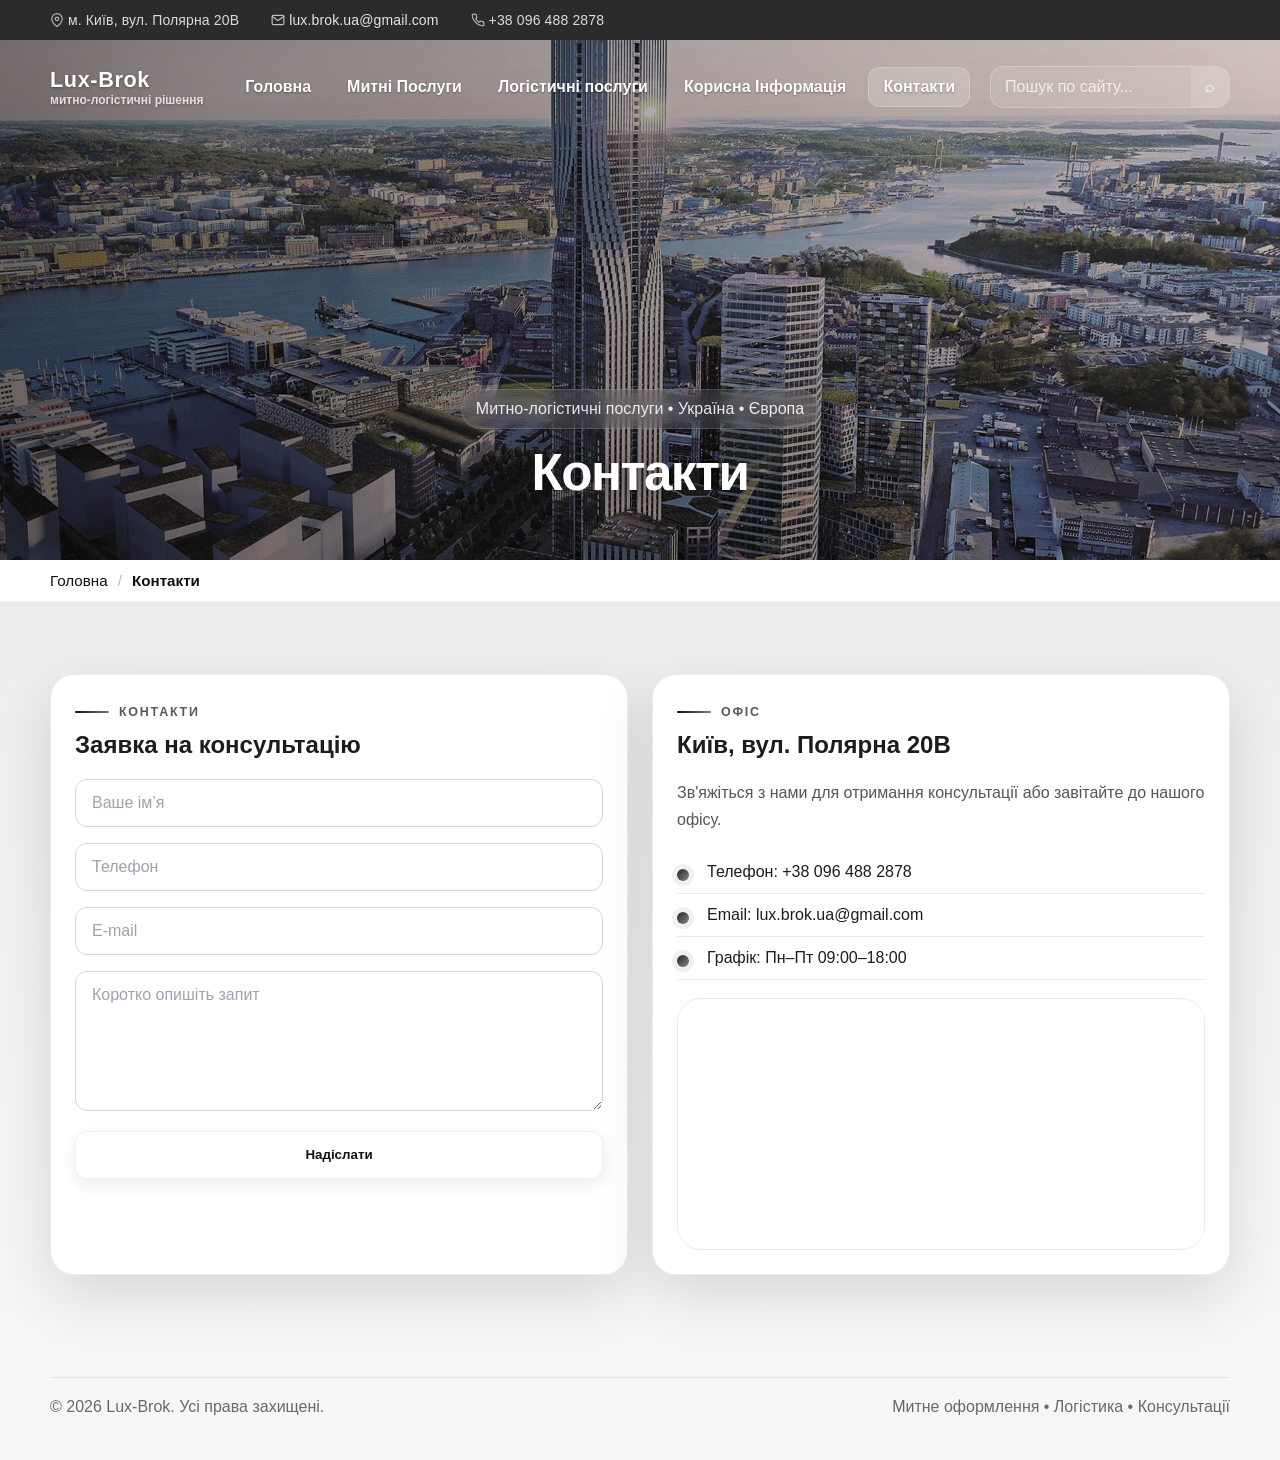
==== commit 17d733eb: "Оновлено Headbar, актуалізація Пошти" ====
--- a/contacts.html
+++ b/contacts.html
@@ -19,15 +19,13 @@
     </div>
   </div>
 
-<div class="topbar">
+  <div class="topbar">
     <div class="container inner">
       <div class="meta">
-        <span><svg width="14" height="14" fill="none" stroke="currentColor" stroke-width="2" viewBox="0 0 24 24" stroke-linecap="round" stroke-linejoin="round" style="vertical-align:-2px; margin-right:4px;"><path d="M21 10c0 7-9 13-9 13s-9-6-9-13a9 9 0 0 1 18 0z"></path><circle cx="12" cy="10" r="3"></circle></svg>м. Київ, вул. Героїв Дніпра 2А</span>
-        <a href="mailto:info@lux-brok.com.ua"><svg width="14" height="14" fill="none" stroke="currentColor" stroke-width="2" viewBox="0 0 24 24" stroke-linecap="round" stroke-linejoin="round" style="vertical-align:-2px; margin-right:4px;"><path d="M4 4h16c1.1 0 2 .9 2 2v12c0 1.1-.9 2-2 2H4c-1.1 0-2-.9-2-2V6c0-1.1.9-2 2-2z"></path><polyline points="22,6 12,13 2,6"></polyline></svg>info@lux-brok.com.ua</a>
-        
+        <span><svg width="14" height="14" fill="none" stroke="currentColor" stroke-width="2" viewBox="0 0 24 24" stroke-linecap="round" stroke-linejoin="round" style="vertical-align:-2px; margin-right:4px;"><path d="M21 10c0 7-9 13-9 13s-9-6-9-13a9 9 0 0 1 18 0z"></path><circle cx="12" cy="10" r="3"></circle></svg>м. Київ, вул. Полярна 20В</span>
+        <a href="mailto:lux.brok.ua@gmail.com"><svg width="14" height="14" fill="none" stroke="currentColor" stroke-width="2" viewBox="0 0 24 24" stroke-linecap="round" stroke-linejoin="round" style="vertical-align:-2px; margin-right:4px;"><path d="M4 4h16c1.1 0 2 .9 2 2v12c0 1.1-.9 2-2 2H4c-1.1 0-2-.9-2-2V6c0-1.1.9-2 2-2z"></path><polyline points="22,6 12,13 2,6"></polyline></svg>lux.brok.ua@gmail.com</a>
         <span class="copy-phone" data-phone="+38 096 488 2878" title="Натисніть, щоб скопіювати"><svg width="14" height="14" fill="none" stroke="currentColor" stroke-width="2" viewBox="0 0 24 24" stroke-linecap="round" stroke-linejoin="round" style="vertical-align:-2px; margin-right:4px;"><path d="M22 16.92v3a2 2 0 0 1-2.18 2 19.79 19.79 0 0 1-8.63-3.07 19.5 19.5 0 0 1-6-6 19.79 19.79 0 0 1-3.07-8.67A2 2 0 0 1 4.11 2h3a2 2 0 0 1 2 1.72 12.84 12.84 0 0 0 .7 2.81 2 2 0 0 1-.45 2.11L8.09 9.91a16 16 0 0 0 6 6l1.27-1.27a2 2 0 0 1 2.11-.45 12.84 12.84 0 0 0 2.81.7A2 2 0 0 1 22 16.92z"></path></svg>+38 096 488 2878</span>
       </div>
-      <div class="badge"></div>
     </div>
   </div>
 
@@ -67,9 +65,9 @@
             <svg width="16" height="16" fill="none" stroke="currentColor" stroke-width="2" viewBox="0 0 24 24"><path d="M21 10c0 7-9 13-9 13s-9-6-9-13a9 9 0 0 1 18 0z"></path><circle cx="12" cy="10" r="3"></circle></svg>
             <span>м. Київ, вул. Полярна 20В</span>
           </div>
-          <a href="mailto:info@lux-brok.com.ua" class="contact-item">
+          <a href="mailto:lux.brok.ua@gmail.com" class="contact-item">
             <svg width="16" height="16" fill="none" stroke="currentColor" stroke-width="2" viewBox="0 0 24 24"><path d="M4 4h16c1.1 0 2 .9 2 2v12c0 1.1-.9 2-2 2H4c-1.1 0-2-.9-2-2V6c0-1.1.9-2 2-2z"></path><polyline points="22,6 12,13 2,6"></polyline></svg>
-            <span>info@lux-brok.com.ua</span>
+            <span>lux.brok.ua@gmail.com</span>
           </a>
           <a href="tel:+380964882878" class="contact-item">
             <svg width="16" height="16" fill="none" stroke="currentColor" stroke-width="2" viewBox="0 0 24 24"><path d="M22 16.92v3a2 2 0 0 1-2.18 2 19.79 19.79 0 0 1-8.63-3.07 19.5 19.5 0 0 1-6-6 19.79 19.79 0 0 1-3.07-8.67A2 2 0 0 1 4.11 2h3a2 2 0 0 1 2 1.72 12.84 12.84 0 0 0 .7 2.81 2 2 0 0 1-.45 2.11L8.09 9.91a16 16 0 0 0 6 6l1.27-1.27a2 2 0 0 1 2.11-.45 12.84 12.84 0 0 0 2.81.7A2 2 0 0 1 22 16.92z"></path></svg>
@@ -120,7 +118,7 @@
           <p>Зв'яжіться з нами для отримання консультації або завітайте до нашого офісу.</p>
           <ul class="list">
             <li><a href="tel:+380964882878" style="color:inherit; text-decoration:none;">Телефон: +38 096 488 2878</a></li>
-            <li><a href="mailto:info@lux-brok.com.ua" style="color:inherit; text-decoration:none;">Email: info@lux-brok.com.ua</a></li>
+            <li><a href="mailto:lux.brok.ua@gmail.com" style="color:inherit; text-decoration:none;">Email: lux.brok.ua@gmail.com</a></li>
             <li>Графік: Пн–Пт 09:00–18:00</li>
           </ul>
           <div class="map-wrap reveal" style="margin-top:18px; border-radius: 24px; overflow: hidden; border: 1px solid rgba(0,0,0,.08); line-height: 0;">
--- a/styles.css
+++ b/styles.css
@@ -94,16 +94,6 @@
 }
 .topbar .meta svg {
   opacity: 0.8;
-}
-
-.badge{
-  display:inline-flex;
-  align-items:center;
-  gap:8px;
-  padding:8px 12px;
-  border:1px solid rgba(255,255,255,.12);
-  border-radius:999px;
-  background:rgba(255,255,255,.04);
 }
 
 header.site-header{
@@ -772,6 +762,7 @@
     display: grid;
     place-items: center;
   }
+
   .search-results {
     width: 100%;
     top: calc(100% + 4px);
